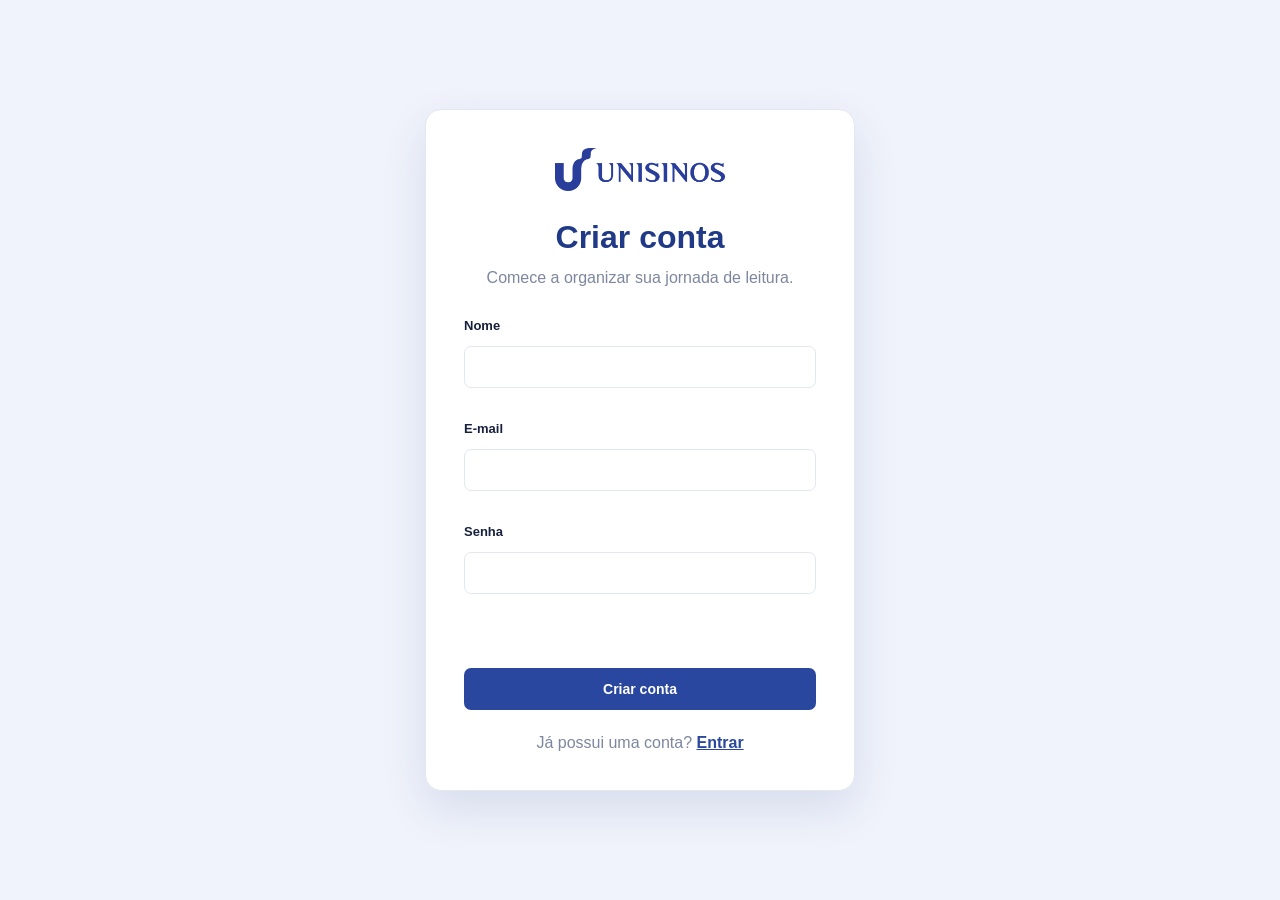
==== cadastro.html @ 9a1a489f "Implementa autenticação com JWT, adiciona páginas de login e cadastro, e refatora o frontend para ge" ====
<!DOCTYPE html>
<html lang="pt-BR">
<head>
    <meta charset="UTF-8">
    <meta name="viewport" content="width=device-width, initial-scale=1.0">
    <title>Criar conta - Uni4Read</title>
    <link rel="stylesheet" href="style.css">
</head>
<body class="auth-page">
    <main class="auth-card">
        <img src="assets/unisinos-logo.webp" alt="Unisinos" class="auth-logo">
        <h1>Criar conta</h1>
        <p class="auth-subtitle">Comece a organizar sua jornada de leitura.</p>
        <form id="registerForm" class="auth-form">
            <label class="field">
                <span>Nome</span>
                <input id="name" type="text" autocomplete="name" maxlength="100" required>
            </label>
            <label class="field">
                <span>E-mail</span>
                <input id="email" type="email" autocomplete="email" required>
            </label>
            <label class="field">
                <span>Senha</span>
                <input id="password" type="password" autocomplete="new-password" minlength="8" required>
            </label>
            <p id="authError" class="auth-error" role="alert"></p>
            <button class="btn-primary auth-submit" type="submit">Criar conta</button>
        </form>
        <p class="auth-link">Já possui uma conta? <a href="login.html">Entrar</a></p>
    </main>
    <script src="auth.js"></script>
    <script>
        document.getElementById("registerForm").addEventListener("submit", async event => {
            event.preventDefault();
            const button = event.currentTarget.querySelector("button");
            const error = document.getElementById("authError");
            error.textContent = "";
            button.disabled = true;
            try {
                await window.uni4readAuth.register(
                    document.getElementById("name").value.trim(),
                    document.getElementById("email").value.trim(),
                    document.getElementById("password").value
                );
                window.location.href = "index.html";
            } catch (exception) {
                error.textContent = exception.message;
            } finally {
                button.disabled = false;
            }
        });
    </script>
</body>
</html>
---- style.css ----
* {
    box-sizing: border-box;
}

.auth-page {
    min-height: 100vh;
    display: grid;
    place-items: center;
    padding: 24px;
    background: var(--light-blue);
}

.auth-card {
    width: min(100%, 430px);
    padding: 38px;
    border: 1px solid var(--border);
    border-radius: 16px;
    background: #ffffff;
    box-shadow: 0 18px 45px rgba(32, 58, 135, 0.12);
}

.auth-logo {
    display: block;
    width: 170px;
    margin: 0 auto 28px;
}

.auth-card h1 {
    margin: 0;
    color: var(--blue-dark);
    text-align: center;
}

.auth-subtitle {
    margin: 10px 0 28px;
    color: var(--muted);
    text-align: center;
    line-height: 1.5;
}

.auth-form {
    display: grid;
    gap: 17px;
}

.auth-form .field {
    display: grid;
    gap: 7px;
}

.auth-form input {
    width: 100%;
    padding: 12px 14px;
    border: 1px solid var(--border);
    border-radius: 8px;
    color: var(--text);
    font: inherit;
}

.auth-form input:focus {
    outline: 2px solid var(--babyblue);
    border-color: var(--blue);
}

.auth-submit {
    width: 100%;
    margin-top: 4px;
}

.auth-submit:disabled {
    cursor: wait;
    opacity: 0.65;
}

.auth-error {
    min-height: 20px;
    margin: 0;
    color: #b42318;
    font-size: 14px;
}

.auth-link {
    margin: 24px 0 0;
    color: var(--muted);
    text-align: center;
}

.auth-link a {
    color: var(--blue);
    font-weight: 700;
}

:root {
    --blue: #29479f;
    --blue-dark: #203a87;
    --light-blue: #f0f3fb;
    --babygreen: #8CFF9E;
    --babyblue: #a4c6f3;
    --text: #17213d;
    --border: #e3e7f0;
    --muted: #7c879e;
}

html,
body {
    margin: 0;
    min-height: 100%;
}

body {
    font-family: Arial, Helvetica, sans-serif;
    background: #ffffff;
    color: var(--text);
}



.sidebar {
    position: fixed;
    left: 0;
    top: 0;
    width: 250px;
    height: 100vh;
    padding: 28px 20px;
    display: flex;
    flex-direction: column;
    background: #ffffff;
    border-right: 1px solid var(--border);
    z-index: 100;
}

.sidebar-logo {
    width: 100%;
    display: flex;
    justify-content: center;
    margin-bottom: 40px;
}

.sidebar-logo img {
    width: 185px;
    height: auto;
    display: block;
    object-fit: contain;
}


.add-book-button {
    width: 100%;
    height: 48px;
    display: flex;
    align-items: center;
    justify-content: center;
    gap: 10px;
    margin-bottom: 25px;
    border: none;
    border-radius: 8px;
    background: var(--babyblue);
    color: var(--blue-dark);
    font-size: 15px;
    font-weight: 700;
    cursor: pointer;
    transition: background 0.2s ease;
}

.add-book-button:hover {
    background: var(--babygreen);
}

.add-icon {
    font-size: 27px;
    font-weight: 400;
    line-height: 1;
}



.sidebar-menu {
    display: flex;
    flex-direction: column;
    gap: 10px;
}

.sidebar-item {
    width: 100%;
    height: 48px;
    display: flex;
    align-items: center;
    gap: 14px;
    padding: 0 18px;
    border-radius: 8px;
    color: var(--blue);
    text-decoration: none;
    font-size: 16px;
    font-weight: 700;
    transition: background 0.2s ease, color 0.2s ease;
}

.sidebar-item:hover {
    background: var(--light-blue);
}

.sidebar-item.active {
    background: var(--blue);
    color: #ffffff;
}


.sidebar-icon {
    width: 24px;
    height: 24px;
    display: flex;
    align-items: center;
    justify-content: center;
}

.sidebar-icon img {
    width: 22px;
    height: 22px;
    object-fit: contain;
}




.sidebar-bottom {
    margin-top: auto;
}

.profile-button {
    width: 100%;
    height: 48px;
    display: flex;
    align-items: center;
    justify-content: center;
    gap: 10px;
    border: 1px solid var(--blue);
    border-radius: 7px;
    background: #ffffff;
    color: var(--blue);
    font-size: 15px;
    font-weight: 700;
    cursor: pointer;
}


.main {
    width: calc(100% - 250px);
    min-height: 100vh;
    margin-left: 250px;
    padding-left: 40px;
}

.content {
    width: min(1000px, calc(100% - 80px));
    margin: 0 auto;
    padding-top: 55px;
}




.page-header {
    margin-bottom: 28px;
}

.page-header h1 {
    margin: 0;
    font-size: 34px;
    font-weight: 700;
}




.empty-state {
    min-height: 180px;
    display: flex;
    flex-direction: column;
    align-items: center;
    justify-content: center;
    padding: 30px;
    text-align: center;
    background: #f7f9fd;
    border: 1px solid #dce3f2;
    border-radius: 8px;
}

.empty-state h2 {
    margin: 0 0 8px;
    font-size: 20px;
}

.empty-state p {
    margin: 0;
    color: var(--muted);
}




.feed {
    display: flex;
    flex-direction: column;
    gap: 20px;
}

.feed-card {
    width: 100%;
    padding: 22px;
    background: #ffffff;
    border: 1px solid #e1e5ee;
    border-radius: 10px;
    box-shadow: 0 2px 6px rgba(0, 0, 0, 0.04);
}




.feed-card.read-card {
    background: #29479f;
    color: #ffffff;
    border-color: #29479f;
}



.card-header {
    display: flex;
    align-items: center;
    justify-content: space-between;
    margin-bottom: 20px;
}

.user-info {
    display: flex;
    align-items: center;
    gap: 12px;
}

.avatar {
    width: 42px;
    height: 42px;
    display: flex;
    align-items: center;
    justify-content: center;
    background: #f0f3fb;
    border-radius: 50%;
    font-size: 21px;
}

.user-info strong {
    display: block;
}

.user-info span {
    display: block;
    margin-top: 3px;
    color: #7c879e;
    font-size: 13px;
}

.read-card .user-info span {
    color: #dce4ff;
}



.card-action {
    border: none;
    background: transparent;
    font-size: 22px;
    cursor: pointer;
    color: #7c879e;
}

.read-card .card-action {
    color: #ffffff;
}



.book-content {
    display: flex;
    align-items: center;
    gap: 20px;
}

.book-cover {
    width: 90px;
    height: 125px;
    flex-shrink: 0;
    display: flex;
    align-items: center;
    justify-content: center;
    background: #e8ebf2;
    border-radius: 5px;
    font-size: 30px;
}

.read-card .book-cover {
    background: #ffffff;
}

.book-info {
    flex: 1;
}

.book-info h2 {
    margin: 10px 0 5px;
    font-size: 22px;
}

.book-info p {
    margin: 0;
    color: #7c879e;
}

.read-card .book-info p {
    color: #dce4ff;
}




.status-badge {
    display: inline-block;
    padding: 5px 9px;
    border-radius: 5px;
    font-size: 11px;
    font-weight: 700;
}

.status-badge.reading {
    background: #e9edf7;
    color: #29479f;
}

.status-badge.read {
    background: #ffffff;
    color: #29479f;
}




.card-footer {
    display: flex;
    gap: 10px;
    margin-top: 20px;
    padding-top: 15px;
    border-top: 1px solid #e5e8ef;
}

.read-card .card-footer {
    border-color: rgba(255, 255, 255, 0.25);
}




.reaction-button {
    width: 38px;
    height: 34px;
    border: 1px solid #dce1eb;
    border-radius: 6px;
    background: #ffffff;
    cursor: pointer;
}

.reaction-button:hover {
    background: #eef1f8;
}

.reaction-button.selected {
    background: #29479f;
    color: #ffffff;
    border-color: #29479f;
}



@media (max-width: 700px) {

    .sidebar {
        width: 78px;
        padding: 22px 10px;
    }

    .sidebar-logo {
        margin-bottom: 35px;
    }

    .sidebar-logo img {
        width: 48px;
    }

    .add-book-button {
        padding: 0;
    }

    .add-book-button span:not(.add-icon) {
        display: none;
    }

    .sidebar-item {
        justify-content: center;
        padding: 0;
    }

    .sidebar-item span:not(.sidebar-icon) {
        display: none;
    }

    .profile-button {
        padding: 0;
    }

    .profile-button span:last-child {
        display: none;
    }

    .main {
        width: calc(100% - 78px);
        margin-left: 78px;
        padding-left: 15px;
    }

    .content {
        width: calc(100% - 30px);
        padding-top: 35px;
    }

    .book-content {
        gap: 14px;
    }

    .book-cover {
        width: 70px;
        height: 100px;
    }

    .book-info h2 {
        font-size: 18px;
    }

    .feed-card {
        padding: 18px;
    }
}


.book-cover {
    width: 90px;
    height: 125px;
    flex-shrink: 0;
    display: flex;
    flex-direction: column;
    align-items: center;
    justify-content: center;
    border-radius: 5px;
    padding: 8px 6px;
    text-align: center;
    overflow: hidden;
    color: #ffffff;
}

.book-cover .cover-title {
    font-size: 11px;
    font-weight: 700;
    line-height: 1.25;
    display: -webkit-box;
    -webkit-line-clamp: 4;
    -webkit-box-orient: vertical;
    overflow: hidden;
    word-break: break-word;
}

.book-cover .cover-author {
    margin-top: 6px;
    font-size: 9px;
    opacity: 0.85;
    line-height: 1.2;
    display: -webkit-box;
    -webkit-line-clamp: 2;
    -webkit-box-orient: vertical;
    overflow: hidden;
    word-break: break-word;
}

.read-card .book-cover {
    box-shadow: 0 0 0 2px rgba(255, 255, 255, 0.25) inset;
}

.read-card .generated-cover {
    color: var(--blue-dark);
}


.modal-overlay {
    display: none;
    position: fixed;
    inset: 0;
    background: rgba(23, 33, 61, 0.45);
    align-items: center;
    justify-content: center;
    z-index: 200;
    padding: 20px;
}

.modal-overlay.open {
    display: flex;
}

.modal {
    width: 100%;
    max-width: 420px;
    background: #ffffff;
    border-radius: 12px;
    padding: 24px;
    box-shadow: 0 12px 40px rgba(0, 0, 0, 0.18);
}

.modal-header {
    display: flex;
    align-items: center;
    justify-content: space-between;
    margin-bottom: 18px;
}

.modal-header h2 {
    margin: 0;
    font-size: 20px;
}

.modal-close {
    border: none;
    background: transparent;
    font-size: 18px;
    color: var(--muted);
    cursor: pointer;
    line-height: 1;
}

.field {
    display: block;
    margin-bottom: 16px;
}

.field span {
    display: block;
    margin-bottom: 6px;
    font-size: 13px;
    font-weight: 700;
    color: var(--text);
}

.field input,
.field select {
    width: 100%;
    height: 42px;
    padding: 0 12px;
    border: 1px solid var(--border);
    border-radius: 7px;
    font-size: 14px;
    font-family: inherit;
    color: var(--text);
    background: #ffffff;
}

.field input:focus,
.field select:focus {
    outline: none;
    border-color: var(--blue);
}

.modal-actions {
    display: flex;
    justify-content: flex-end;
    gap: 10px;
    margin-top: 22px;
}

.btn-secondary,
.btn-primary {
    height: 42px;
    padding: 0 18px;
    border-radius: 7px;
    font-size: 14px;
    font-weight: 700;
    cursor: pointer;
    border: none;
}

.btn-secondary {
    background: #ffffff;
    border: 1px solid var(--border);
    color: var(--text);
}

.btn-secondary:hover {
    background: var(--light-blue);
}

.btn-primary {
    background: var(--blue);
    color: #ffffff;
}

.btn-primary:hover {
    background: var(--blue-dark);
}



.card-header {
    position: relative;
}

.card-action {
    position: relative;
}

.card-menu {
    display: none;
    position: absolute;
    top: 38px;
    right: 0;
    min-width: 170px;
    background: #ffffff;
    border: 1px solid var(--border);
    border-radius: 8px;
    box-shadow: 0 8px 24px rgba(0, 0, 0, 0.12);
    padding: 6px;
    z-index: 50;
}

.card-menu.open {
    display: block;
}

.card-menu-item {
    width: 100%;
    text-align: left;
    padding: 9px 10px;
    border: none;
    background: transparent;
    border-radius: 6px;
    font-size: 14px;
    color: var(--text);
    cursor: pointer;
}

.card-menu-item:hover {
    background: var(--light-blue);
}

.card-menu-item.danger {
    color: #c14e6b;
}

.card-menu-item.danger:hover {
    background: #fbeaef;
}


.rating-display {
    display: inline-flex;
    align-items: center;
    gap: 5px;
    margin-top: 6px;
    font-size: 13px;
    font-weight: 700;
    color: #b98a2f;
}

.read-card .rating-display {
    color: #ffe9b8;
}

.rating-display .stars {
    letter-spacing: 1px;
}



.status-options {
    display: flex;
    gap: 10px;
    margin-bottom: 6px;
}

.status-option {
    flex: 1;
    display: flex;
    flex-direction: column;
    align-items: center;
    gap: 8px;
    padding: 16px 10px;
    border: 1px solid var(--border);
    border-radius: 8px;
    background: #ffffff;
    cursor: pointer;
    font-size: 14px;
    font-weight: 700;
    color: var(--text);
    transition: border-color 0.2s ease, background 0.2s ease;
}

.status-option-icon {
    font-size: 22px;
}

.status-option:hover {
    background: var(--light-blue);
}

.status-option:disabled {
    opacity: 0.55;
    cursor: not-allowed;
}

.status-option:disabled:hover {
    background: #ffffff;
}

.status-option.selected {
    border-color: var(--blue);
    background: var(--light-blue);
    color: var(--blue-dark);
}

.rating-section {
    display: none;
    margin-top: 18px;
    padding-top: 16px;
    border-top: 1px solid var(--border);
}

.rating-section.visible {
    display: block;
}

.field-label {
    display: block;
    margin-bottom: 10px;
    font-size: 13px;
    font-weight: 700;
    color: var(--text);
}

.star-picker {
    display: flex;
    gap: 6px;
}

.star-button {
    border: none;
    background: transparent;
    font-size: 30px;
    line-height: 1;
    color: #dde2ee;
    cursor: pointer;
    transition: color 0.15s ease;
}

.star-button.active {
    color: #f2b23a;
}
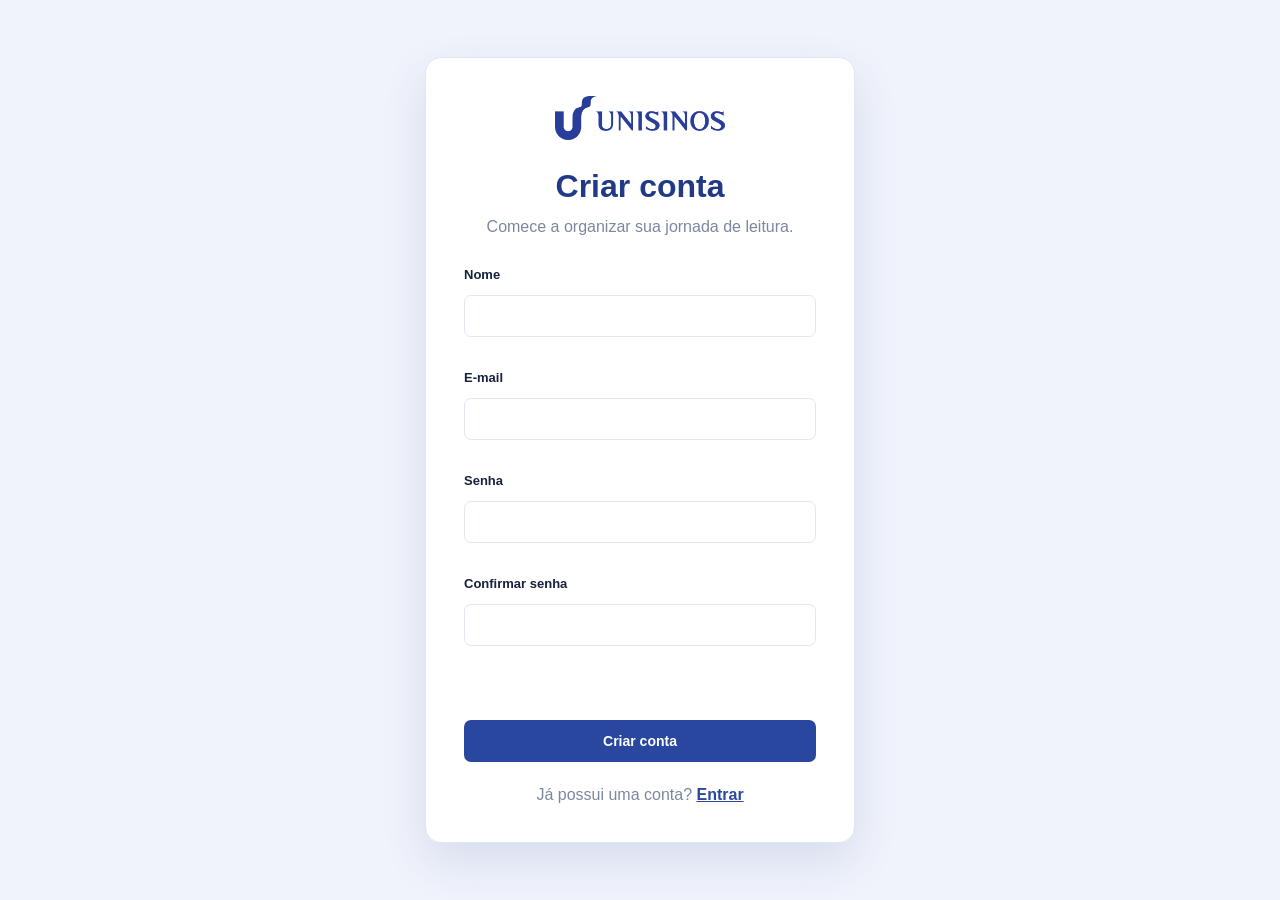
==== commit 6bfe6da0: "Adiciona campo de confirmação de senha no formulário de cadastro e valida se as senhas coincidem ant" ====
--- a/cadastro.html
+++ b/cadastro.html
@@ -24,6 +24,10 @@
                 <span>Senha</span>
                 <input id="password" type="password" autocomplete="new-password" minlength="8" required>
             </label>
+            <label class="field">
+                <span>Confirmar senha</span>
+                <input id="passwordConfirmation" type="password" autocomplete="new-password" minlength="8" required>
+            </label>
             <p id="authError" class="auth-error" role="alert"></p>
             <button class="btn-primary auth-submit" type="submit">Criar conta</button>
         </form>
@@ -35,13 +39,19 @@
             event.preventDefault();
             const button = event.currentTarget.querySelector("button");
             const error = document.getElementById("authError");
+            const password = document.getElementById("password").value;
+            const passwordConfirmation = document.getElementById("passwordConfirmation").value;
             error.textContent = "";
+            if (password !== passwordConfirmation) {
+                error.textContent = "As senhas não coincidem.";
+                return;
+            }
             button.disabled = true;
             try {
                 await window.uni4readAuth.register(
                     document.getElementById("name").value.trim(),
                     document.getElementById("email").value.trim(),
-                    document.getElementById("password").value
+                    password
                 );
                 window.location.href = "index.html";
             } catch (exception) {
